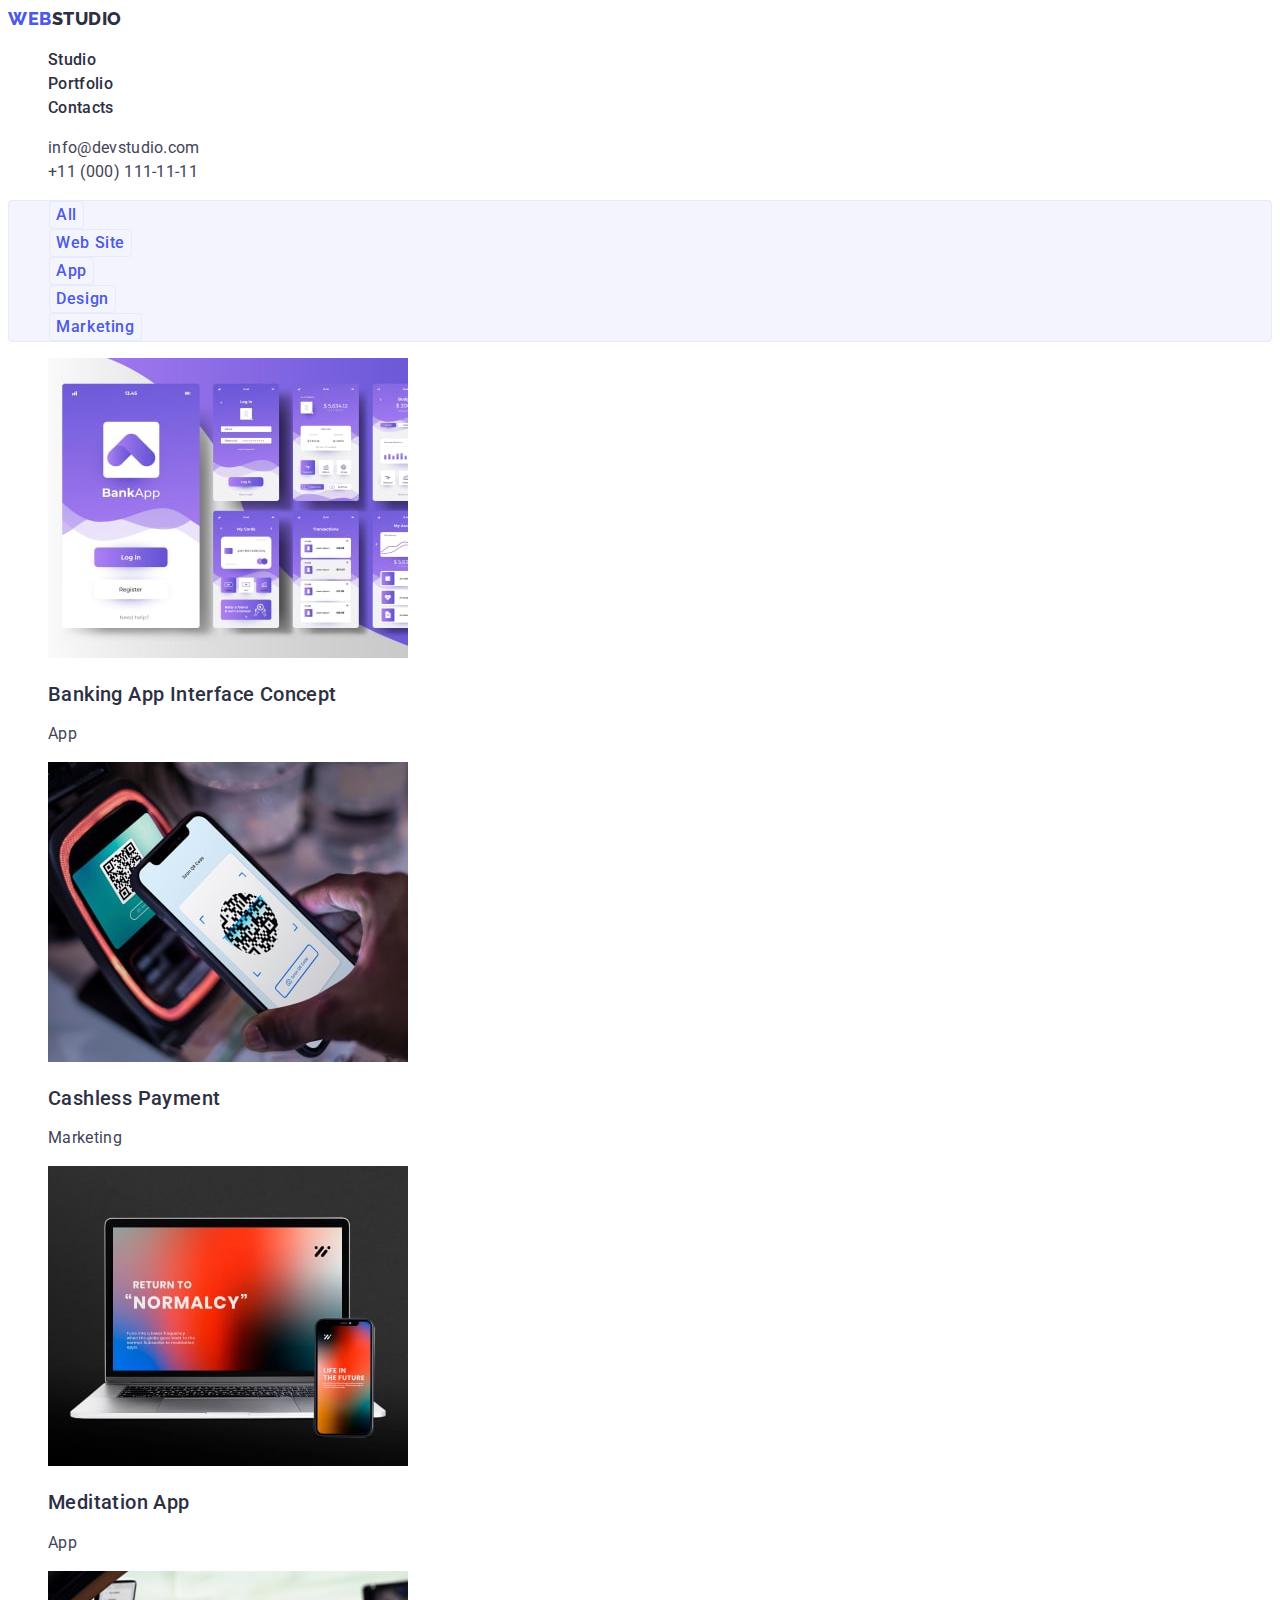
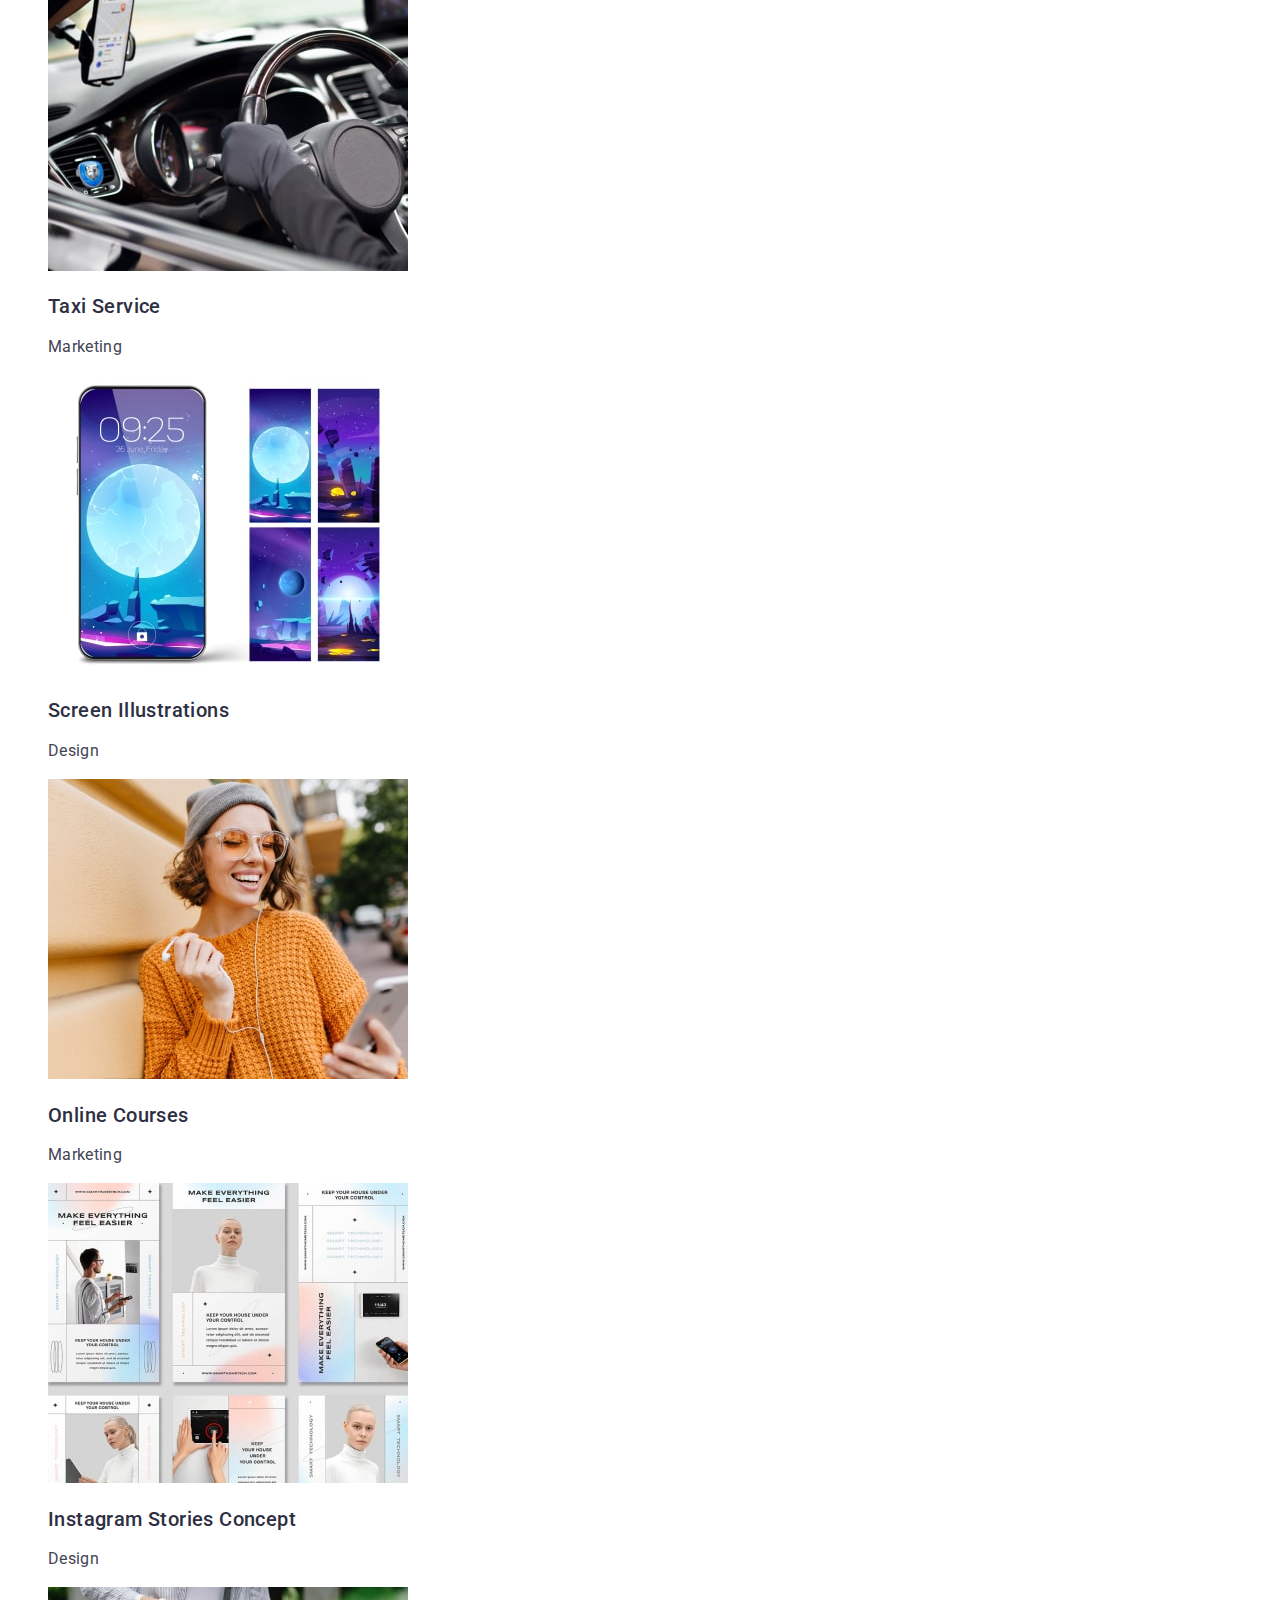
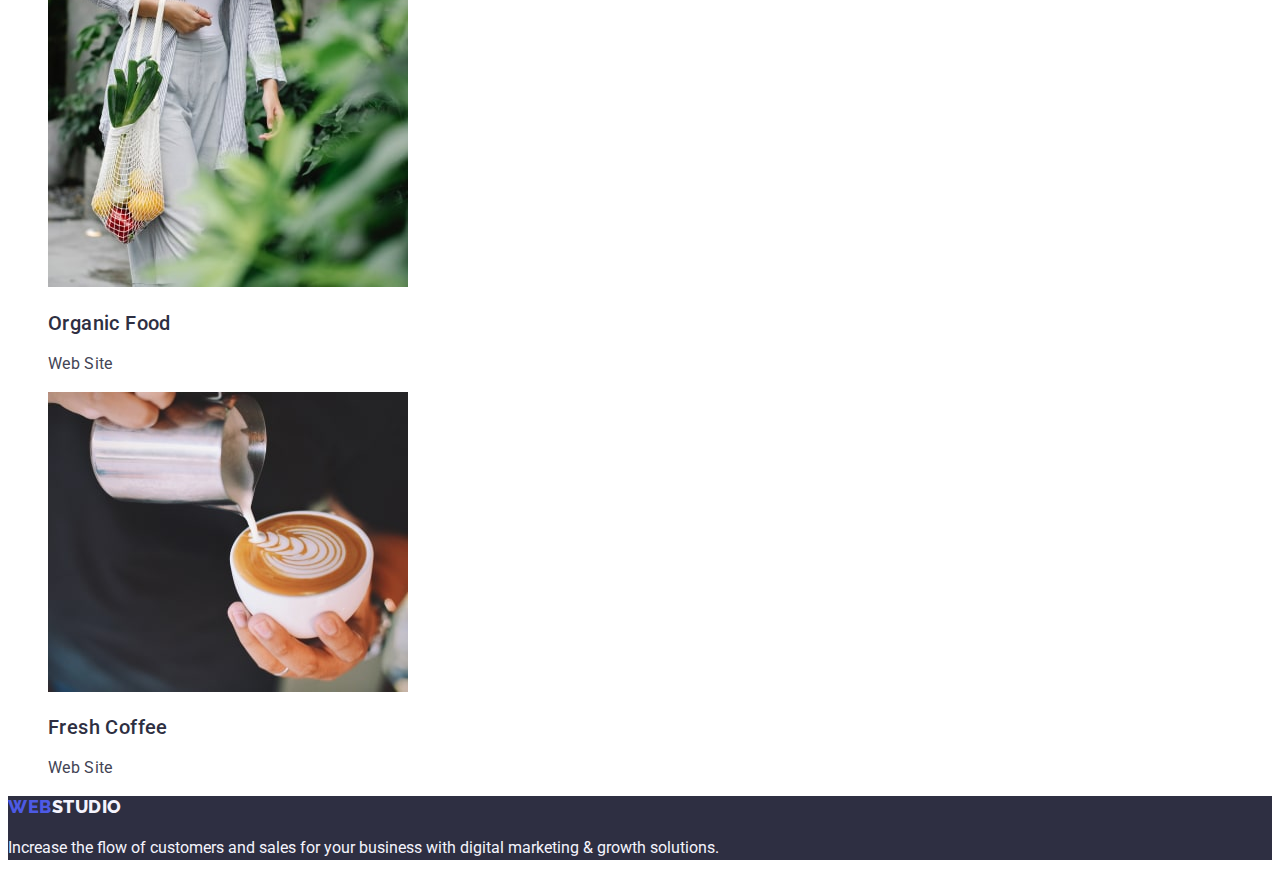
==== portfolio.html @ c71ce11f "create HW-03" ====
<!DOCTYPE html>
<html lang="en">
  <head>
    <meta charset="UTF-8" />
    <meta http-equiv="X-UA-Compatible" content="IE=edge" />
    <meta name="viewport" content="width=device-width, initial-scale=1.0" />
    <title>Portfolio</title>
    <link rel="preconnect" href="https://fonts.googleapis.com" />
    <link rel="preconnect" href="https://fonts.gstatic.com" crossorigin />
    <link
      href="https://fonts.googleapis.com/css2?family=Raleway:wght@800&family=Roboto:wght@400;500;700&display=swap"
      rel="stylesheet"
    />
    <link rel="stylesheet" href="./css/styles.css" />
  </head>
  <body>
    <header class="page-header">
      <nav class="page-nav">
        <a class="link logo-img" href="./index.html">
          Web<span class="studio">Studio</span></a
        >
        <ul class="list">
          <li class="menu-item">
            <a class="menu-link link" href="./index.html">Studio</a>
          </li>
          <li class="menu-item">
            <a class="menu-link link" href="./portfolio.html">Portfolio</a>
          </li>
          <li class="menu-item">
            <a class="menu-link link" href="">Contacts</a>
          </li>
        </ul>
      </nav>
      <address class="page-address">
        <ul class="page-list list">
          <li class="mail-item">
            <a class="menu-mail link" href="mailto:info@devstudio.com"
              >info@devstudio.com</a
            >
          </li>
          <li class="mail-item">
            <a class="menu-mail link" href="tel:+110001111111">
              +11 (000) 111-11-11
            </a>
          </li>
        </ul>
      </address>
    </header>
    <main>
      <section class="portfolio">
        <h1 hidden class="section">list of services</h1>
        <ul class="btn list">
          <li class="btn-item">
            <button class="btn" type="button">All</button>
          </li>
          <li class="btn-item">
            <button class="btn" type="button">Web Site</button>
          </li>
          <li class="btn-item">
            <button class="btn" type="button">App</button>
          </li>
          <li class="btn-item">
            <button class="btn" type="button">Design</button>
          </li>
          <li class="btn-item">
            <button class="btn" type="button">Marketing</button>
          </li>
        </ul>

        <ul class="gallery-menu list">
          <li class="cards">
            <a href="#" class="link">
              <img
                src="./images/img8.jpg"
                alt="Banking App Interface Concept"
                width="360"
              />
              <h2 class="work">Banking App Interface Concept</h2>
              <p class="item-text">App</p></a
            >
          </li>
          <li class="cards">
            <a href="#" class="link">
              <img src="./images/img7.jpg" alt="Cashless Payment" width="360" />
              <h2 class="work">Cashless Payment</h2>
              <p class="item-text">Marketing</p></a
            >
          </li>
          <li class="cards">
            <a href="#" class="link">
              <img src="./images/img6.jpg" alt="Meditation App" width="360" />
              <h2 class="work">Meditation App</h2>
              <p class="item-text">App</p></a
            >
          </li>
          <li class="cards">
            <a href="#" class="link">
              <img src="./images/img5.jpg" alt="Taxi Service" width="360" />
              <h2 class="work">Taxi Service</h2>
              <p class="item-text">Marketing</p></a
            >
          </li>
          <li class="cards">
            <a href="#" class="link">
              <img
                src="./images/img4.jpg"
                alt="Screen Illustrations"
                width="360"
              />
              <h2 class="work">Screen Illustrations</h2>
              <p class="item-text">Design</p></a
            >
          </li>
          <li class="cards">
            <a href="#" class="link">
              <img src="./images/img3.jpg" alt="Online Courses" width="360" />
              <h2 class="work">Online Courses</h2>
              <p class="item-text">Marketing</p></a
            >
          </li>
          <li class="cards">
            <a href="#" class="link">
              <img
                src="./images/img2.jpg"
                alt="Instagram Stories Concept"
                width="360"
              />
              <h2 class="work">Instagram Stories Concept</h2>
              <p class="item-text">Design</p></a
            >
          </li>
          <li class="cards">
            <a href="#" class="link">
              <img src="./images/img1.jpg" alt="Organic Food" width="360" />
              <h2 class="work">Organic Food</h2>
              <p class="item-text">Web Site</p></a
            >
          </li>
          <li class="cards">
            <a href="#" class="link">
              <img src="./images/img.jpg" alt="Fresh Coffee" width="360" />
              <h2 class="work">Fresh Coffee</h2>
              <p class="item-text">Web Site</p></a
            >
          </li>
        </ul>
      </section>
    </main>
    <footer class="footer">
      <a class="link footer-img" href="./index.html">
        Web<span class="footer-studio">Studio</span></a
      >
      <p class="micro-text footer-studio">
        Increase the flow of customers and sales for your business with digital
        marketing & growth solutions.
      </p>
    </footer>
  </body>
</html>
---- css/styles.css ----
:root {
  --primary-brand: #4d5ae5;
  --navy-blue: #2e2f42;
  --subtle-text: #8e8f99;
  --cloud: #f4f4fd;
  --action-color: #404bbf;
  --white: #ffffff;
  --slate: #434455;
}

.link {
  text-decoration: none;
}
.list {
  list-style: none;
}
body {
  font-family: "Roboto", sans-serif;
  font-weight: 400;
  font-size: 16px;
  line-height: 1.5;
  color: var(--slate);
  background-color: var(--white);
}

.logo-img {
  font-family: "Raleway", sans-serif;
  font-weight: 800;
  font-size: 18px;
  line-height: 1.17;
  letter-spacing: 0.03em;
  text-transform: uppercase;
  color: #4d5ae5;
}
.studio {
  color: var(--navy-blue);
}

.menu-item {
  font-family: "Roboto";
  font-weight: 500;
  font-size: 16px;
  line-height: 1.5;
  letter-spacing: 0.02em;
  color: var(--navy-blue);
}

.menu-item :hover,
.menu-item :focus {
  color: var(--action-color);
}
.menu-link {
  font-family: "Roboto";
  font-weight: 500;
  font-size: 16px;
  line-height: 1.5;
  letter-spacing: 0.02em;
  color: var(--navy-blue);
}
.page-address {
  font-style: normal;
}

.menu-mail {
  font-family: "Roboto";
  font-style: normal;
  font-size: 16px;
  line-height: 1.5;
  letter-spacing: 0.02em;
  color: #434455;
}

.menu-mail:hover,
.menu-mail:focus {
  color: var(--action-color);
}
.hero {
  background-color: var(--navy-blue);
}
.title {
  font-size: 56px;
  line-height: 1.07;
  letter-spacing: 0.02em;
  text-align: center;
  color: #ffffff;
  background-color: var(--navy-blue);
}
.btn-title {
  font-family: "Roboto", sans-serif;
  font-weight: 500;
  font-size: 16px;
  line-height: 1.5;
  color: #ffffff;
  background-color: #4d5ae5;
  cursor: pointer;
  letter-spacing: 0.04em;
}
.btn-title:hover,
.btn-title:focus {
  background: var(--action-color);
}
.work {
  font-family: "Roboto";
  font-weight: 500;
  font-size: 20px;
  line-height: 1.2;
  letter-spacing: 0.02em;
  color: var(--navy-blue);
}
.item-text {
  font-family: "Roboto";
  font-size: 16px;
  line-height: 1.5;
  letter-spacing: 0.02em;
  color: var(--slate);
}
.products {
  background-color: var(--cloud);
}
.main {
  font-size: 36px;
  line-height: 1.11;
  letter-spacing: 0.02em;
  color: var(--navy-blue);
  text-align: center;
  text-transform: capitalize;
}
.our-team {
  background-color: #f4f4fd;
}
.team {
  font-size: 36px;
  line-height: 1.11;
  letter-spacing: 0.02em;
  color: var(--navy-blue);
  background-color: #f4f4fd;
  text-align: center;
  text-transform: capitalize;
}
.team-list {
  color: #434455;
  background-color: #ffffff;
}
.team-item {
  letter-spacing: 0.02em;
  color: #434455;
}
.footer {
  background-color: var(--navy-blue);
}
.footer-img {
  font-family: "Raleway", sans-serif;
  font-weight: 800;
  font-size: 18px;
  line-height: 1.17;
  align-items: center;
  letter-spacing: 0.03em;
  text-transform: uppercase;
  color: var(--primary-brand);
}
.footer-studio {
  color: var(--cloud);
  background: var(--navy-blue);
}

/*========PORTFOLIO===========*/

.btn {
  font-family: "Roboto", sans-serif;
  font-style: normal;
  font-weight: 500;
  font-size: 16px;
  line-height: 1.5;
  letter-spacing: 0.04em;
  color: var(--primary-brand);
  cursor: pointer;
  background: var(--cloud);
  border: 1px solid #e7e9fc;
  border-radius: 4px;
}
.btn:hover,
.btn:focus {
  color: var(--white);
  background: var(--action-color);
}

.menu-text {
  color: var(--navy-blue);
  font-size: 20px;
  line-height: 1, 20;
}
.menu-letter {
  color: #434455;
}
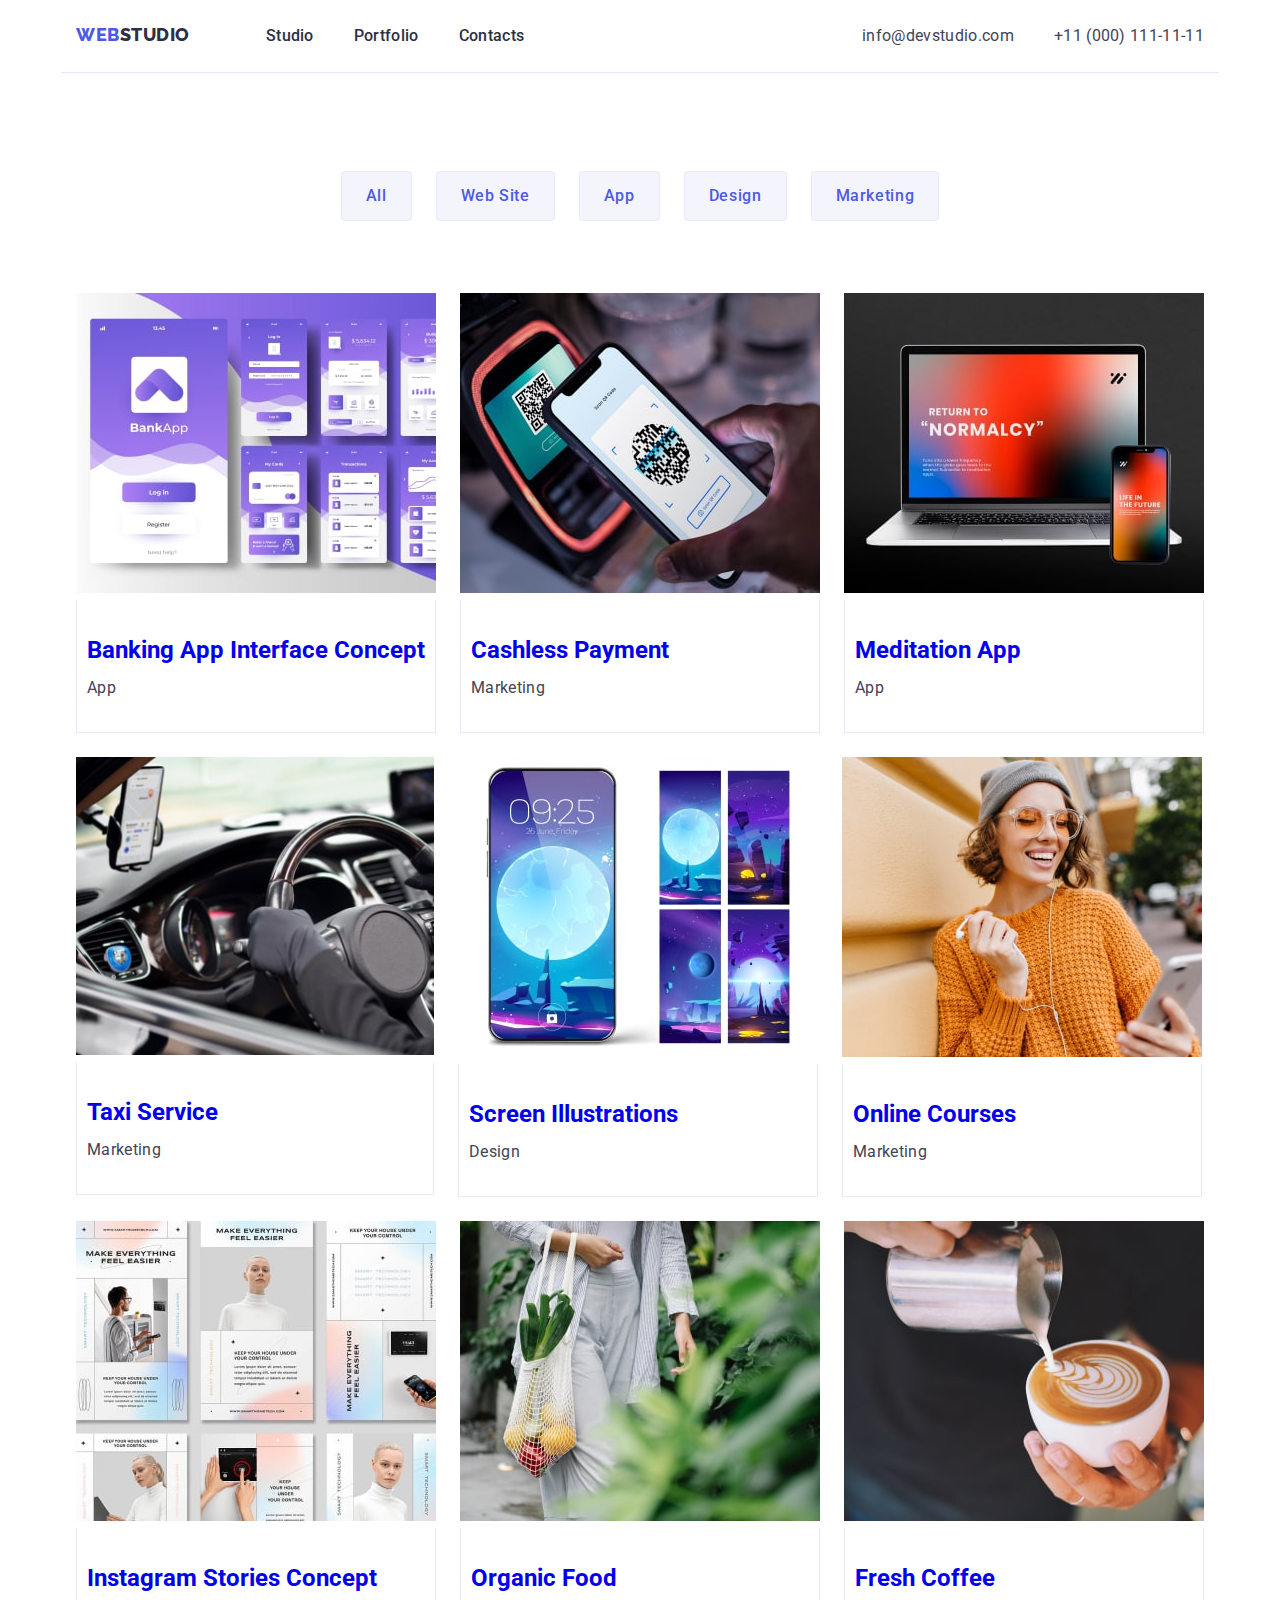
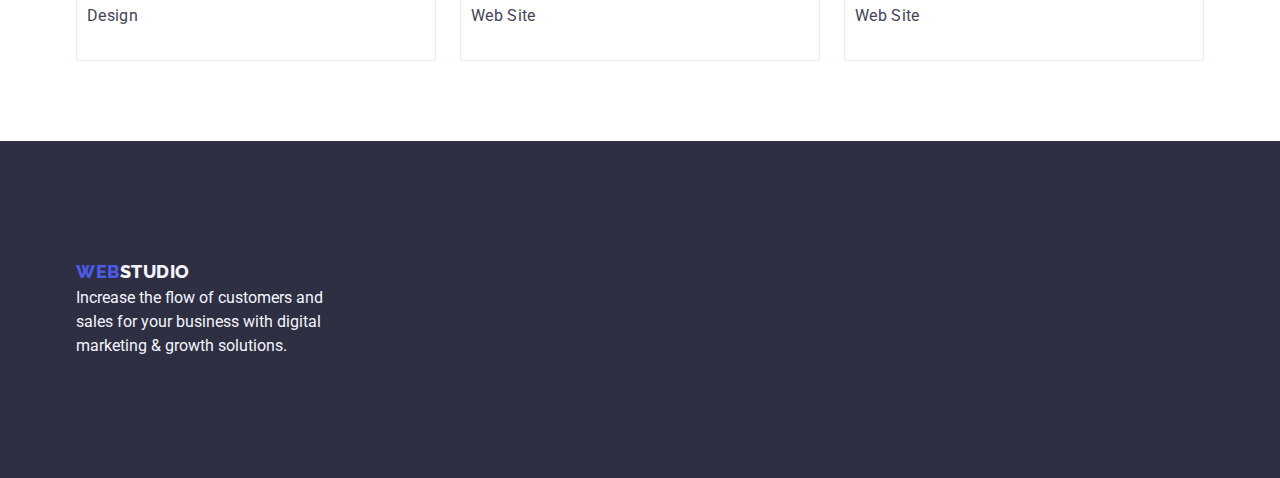
==== commit d2435f89: "anather hw-03" ====
--- a/portfolio.html
+++ b/portfolio.html
@@ -4,156 +4,197 @@
     <meta charset="UTF-8" />
     <meta http-equiv="X-UA-Compatible" content="IE=edge" />
     <meta name="viewport" content="width=device-width, initial-scale=1.0" />
-    <title>Portfolio</title>
+    <title>WebStudio</title>
     <link rel="preconnect" href="https://fonts.googleapis.com" />
     <link rel="preconnect" href="https://fonts.gstatic.com" crossorigin />
     <link
       href="https://fonts.googleapis.com/css2?family=Raleway:wght@800&family=Roboto:wght@400;500;700&display=swap"
       rel="stylesheet"
     />
+    <link
+      rel="stylesheet"
+      href="https://cdn.jsdelivr.net/npm/modern-normalize@2.0.0/modern-normalize.min.css"
+    />
     <link rel="stylesheet" href="./css/styles.css" />
   </head>
   <body>
+    <!---------------------- header ---------------------------------------------->
+
     <header class="page-header">
-      <nav class="page-nav">
-        <a class="link logo-img" href="./index.html">
-          Web<span class="studio">Studio</span></a
-        >
-        <ul class="list">
-          <li class="menu-item">
-            <a class="menu-link link" href="./index.html">Studio</a>
-          </li>
-          <li class="menu-item">
-            <a class="menu-link link" href="./portfolio.html">Portfolio</a>
-          </li>
-          <li class="menu-item">
-            <a class="menu-link link" href="">Contacts</a>
-          </li>
-        </ul>
-      </nav>
-      <address class="page-address">
-        <ul class="page-list list">
-          <li class="mail-item">
-            <a class="menu-mail link" href="mailto:info@devstudio.com"
-              >info@devstudio.com</a
-            >
-          </li>
-          <li class="mail-item">
-            <a class="menu-mail link" href="tel:+110001111111">
-              +11 (000) 111-11-11
-            </a>
-          </li>
-        </ul>
-      </address>
+      <div class="header-nav container">
+        <nav class="page-nav">
+          <a class="link logo-img" href="./index.html">
+            Web<span class="studio">Studio</span></a
+          >
+          <ul class="list-nav list">
+            <li class="menu-item">
+              <a class="menu-link link" href="./index.html">Studio</a>
+            </li>
+            <li class="menu-item">
+              <a class="menu-link link" href="./portfolio.html">Portfolio</a>
+            </li>
+            <li class="menu-item">
+              <a class="menu-link link" href="">Contacts</a>
+            </li>
+          </ul>
+        </nav>
+        <address class="page-address">
+          <ul class="page-list list">
+            <li class="mail-item">
+              <a class="menu-mail link" href="mailto:info@devstudio.com"
+                >info@devstudio.com</a
+              >
+            </li>
+            <li class="mail-item">
+              <a class="menu-mail link" href="tel:+110001111111">
+                +11 (000) 111-11-11
+              </a>
+            </li>
+          </ul>
+        </address>
+      </div>
     </header>
     <main>
-      <section class="portfolio">
-        <h1 hidden class="section">list of services</h1>
-        <ul class="btn list">
-          <li class="btn-item">
-            <button class="btn" type="button">All</button>
-          </li>
-          <li class="btn-item">
-            <button class="btn" type="button">Web Site</button>
-          </li>
-          <li class="btn-item">
-            <button class="btn" type="button">App</button>
-          </li>
-          <li class="btn-item">
-            <button class="btn" type="button">Design</button>
-          </li>
-          <li class="btn-item">
-            <button class="btn" type="button">Marketing</button>
-          </li>
-        </ul>
-
-        <ul class="gallery-menu list">
-          <li class="cards">
-            <a href="#" class="link">
-              <img
-                src="./images/img8.jpg"
-                alt="Banking App Interface Concept"
-                width="360"
-              />
-              <h2 class="work">Banking App Interface Concept</h2>
-              <p class="item-text">App</p></a
-            >
-          </li>
-          <li class="cards">
-            <a href="#" class="link">
-              <img src="./images/img7.jpg" alt="Cashless Payment" width="360" />
-              <h2 class="work">Cashless Payment</h2>
-              <p class="item-text">Marketing</p></a
-            >
-          </li>
-          <li class="cards">
-            <a href="#" class="link">
-              <img src="./images/img6.jpg" alt="Meditation App" width="360" />
-              <h2 class="work">Meditation App</h2>
-              <p class="item-text">App</p></a
-            >
-          </li>
-          <li class="cards">
-            <a href="#" class="link">
-              <img src="./images/img5.jpg" alt="Taxi Service" width="360" />
-              <h2 class="work">Taxi Service</h2>
-              <p class="item-text">Marketing</p></a
-            >
-          </li>
-          <li class="cards">
-            <a href="#" class="link">
-              <img
-                src="./images/img4.jpg"
-                alt="Screen Illustrations"
-                width="360"
-              />
-              <h2 class="work">Screen Illustrations</h2>
-              <p class="item-text">Design</p></a
-            >
-          </li>
-          <li class="cards">
-            <a href="#" class="link">
-              <img src="./images/img3.jpg" alt="Online Courses" width="360" />
-              <h2 class="work">Online Courses</h2>
-              <p class="item-text">Marketing</p></a
-            >
-          </li>
-          <li class="cards">
-            <a href="#" class="link">
-              <img
-                src="./images/img2.jpg"
-                alt="Instagram Stories Concept"
-                width="360"
-              />
-              <h2 class="work">Instagram Stories Concept</h2>
-              <p class="item-text">Design</p></a
-            >
-          </li>
-          <li class="cards">
-            <a href="#" class="link">
-              <img src="./images/img1.jpg" alt="Organic Food" width="360" />
-              <h2 class="work">Organic Food</h2>
-              <p class="item-text">Web Site</p></a
-            >
-          </li>
-          <li class="cards">
-            <a href="#" class="link">
-              <img src="./images/img.jpg" alt="Fresh Coffee" width="360" />
-              <h2 class="work">Fresh Coffee</h2>
-              <p class="item-text">Web Site</p></a
-            >
-          </li>
-        </ul>
+      <!-- --------PORTFOLIO -------------------------------------------- -->
+
+      <section class="portfolio container">
+        <h1 class="visually-hidden">list of services</h1>
+        <div class="port-btn">
+          <ul class="btn-list list">
+            <li class="btn-item">
+              <button class="btn" type="button">All</button>
+            </li>
+            <li class="btn-item">
+              <button class="btn" type="button">Web Site</button>
+            </li>
+            <li class="btn-item">
+              <button class="btn" type="button">App</button>
+            </li>
+            <li class="btn-item">
+              <button class="btn" type="button">Design</button>
+            </li>
+            <li class="btn-item">
+              <button class="btn" type="button">Marketing</button>
+            </li>
+          </ul>
+        </div>
+
+        <div class="galery-cards">
+          <ul class="gallery-menu list">
+            <li class="cards">
+              <a href="#" class="link">
+                <img
+                  src="./images/img8.jpg"
+                  alt="Banking App Interface Concept"
+                  width="360"
+                />
+                <div class="card-info">
+                  <h2 class="info">Banking App Interface Concept</h2>
+                  <p class="item-text">App</p>
+                </div>
+              </a>
+            </li>
+            <li class="cards">
+              <a href="#" class="link">
+                <img
+                  src="./images/img7.jpg"
+                  alt="Cashless Payment"
+                  width="360"
+                />
+                <div class="card-info">
+                  <h2 class="info">Cashless Payment</h2>
+                  <p class="item-text">Marketing</p>
+                </div>
+              </a>
+            </li>
+            <li class="cards">
+              <a href="#" class="link">
+                <img src="./images/img6.jpg" alt="Meditation App" width="360" />
+                <div class="card-info">
+                  <h2 class="info">Meditation App</h2>
+                  <p class="item-text">App</p>
+                </div>
+              </a>
+            </li>
+            <li class="cards">
+              <a href="#" class="link">
+                <img src="./images/img5.jpg" alt="Taxi Service" width="358" />
+                <div class="card-info">
+                  <h2 class="info">Taxi Service</h2>
+                  <p class="item-text">Marketing</p>
+                </div>
+              </a>
+            </li>
+            <li class="cards">
+              <a href="#" class="link">
+                <img
+                  src="./images/img4.jpg"
+                  alt="Screen Illustrations"
+                  width="360"
+                />
+                <div class="card-info">
+                  <h2 class="info">Screen Illustrations</h2>
+                  <p class="item-text">Design</p>
+                </div>
+              </a>
+            </li>
+            <li class="cards">
+              <a href="#" class="link">
+                <img src="./images/img3.jpg" alt="Online Courses" width="360" />
+                <div class="card-info">
+                  <h2 class="info">Online Courses</h2>
+                  <p class="item-text">Marketing</p>
+                </div>
+              </a>
+            </li>
+            <li class="cards">
+              <a href="#" class="link">
+                <img
+                  src="./images/img2.jpg"
+                  alt="Instagram Stories Concept"
+                  width="360"
+                />
+                <div class="card-info">
+                  <h2 class="info">Instagram Stories Concept</h2>
+                  <p class="item-text">Design</p>
+                </div>
+              </a>
+            </li>
+            <li class="cards">
+              <a href="#" class="link">
+                <img src="./images/img1.jpg" alt="Organic Food" width="360" />
+                <div class="card-info">
+                  <h2 class="info">Organic Food</h2>
+                  <p class="item-text">Web Site</p>
+                </div>
+              </a>
+            </li>
+            <li class="cards">
+              <a href="#" class="link">
+                <img src="./images/img.jpg" alt="Fresh Coffee" width="360" />
+                <div class="card-info">
+                  <h2 class="info">Fresh Coffee</h2>
+                  <p class="item-text">Web Site</p>
+                </div>
+              </a>
+            </li>
+          </ul>
+        </div>
       </section>
     </main>
-    <footer class="footer">
-      <a class="link footer-img" href="./index.html">
-        Web<span class="footer-studio">Studio</span></a
-      >
-      <p class="micro-text footer-studio">
-        Increase the flow of customers and sales for your business with digital
-        marketing & growth solutions.
-      </p>
+
+    <!---------------------------------- footer --------------------------------->
+
+    <footer class="section footer">
+      <div class="footer container">
+        <a class="link footer-img" href="./index.html">
+          Web<span class="footer-studio">Studio</span></a
+        >
+        <p class="micro-text footer-studio">
+          Increase the flow of customers and sales for your business with
+          digital marketing & growth solutions.
+        </p>
+      </div>
     </footer>
   </body>
 </html>
--- a/css/styles.css
+++ b/css/styles.css
@@ -6,14 +6,51 @@
   --action-color: #404bbf;
   --white: #ffffff;
   --slate: #434455;
-}
-
-.link {
-  text-decoration: none;
-}
-.list {
-  list-style: none;
-}
+  --accent: #e7e9fc;
+}
+
+h1,
+h2,
+h3,
+h4,
+h5,
+h6,
+p {
+  margin-top: 0;
+  margin-bottom: 0;
+}
+
+ul,
+ol {
+  margin-top: 0;
+  margin-bottom: 0;
+  padding-left: 0;
+}
+
+.img {
+  display: block;
+}
+
+address {
+  font-style: normal;
+}
+button {
+  cursor: pointer;
+}
+
+.visually-hidden {
+  position: absolute;
+  width: 1px;
+  height: 1px;
+  margin: -1px;
+  border: 0;
+  padding: 0;
+  white-space: nowrap;
+  clip-path: inset(100%);
+  clip: rect(0 0 0 0);
+  overflow: hidden;
+}
+
 body {
   font-family: "Roboto", sans-serif;
   font-weight: 400;
@@ -21,6 +58,45 @@
   line-height: 1.5;
   color: var(--slate);
   background-color: var(--white);
+}
+
+.container {
+  width: 1158px;
+  margin-left: auto;
+  margin-right: auto;
+  padding-left: 15px;
+  padding-right: 15px;
+}
+.section {
+  padding-top: 120px;
+  padding-bottom: 120px;
+}
+.link {
+  text-decoration: none;
+}
+.list {
+  list-style: none;
+}
+
+/*----------------- HEADER-------------- */
+
+.header-nav {
+  display: flex;
+  align-items: baseline;
+  justify-content: flex-start;
+  border-bottom: 1px solid var(--accent);
+  background: var(--white);
+}
+
+.logo-img {
+  padding-right: 76px;
+}
+
+.list-nav {
+  display: flex;
+  margin-top: 24px;
+  margin-bottom: 24px;
+  gap: 40px;
 }
 
 .logo-img {
@@ -35,6 +111,11 @@
 .studio {
   color: var(--navy-blue);
 }
+.page-nav {
+  display: flex;
+  align-items: baseline;
+  justify-content: flex-end;
+}
 
 .menu-item {
   font-family: "Roboto";
@@ -59,8 +140,18 @@
 }
 .page-address {
   font-style: normal;
-}
-
+  margin-left: auto;
+}
+.page-list {
+  display: flex;
+  align-items: center;
+  gap: 40px;
+}
+
+.mail-item {
+  display: flex;
+  align-items: center;
+}
 .menu-mail {
   font-family: "Roboto";
   font-style: normal;
@@ -74,10 +165,23 @@
 .menu-mail:focus {
   color: var(--action-color);
 }
+
+/* ------------Hero--------------- */
+
 .hero {
+  width: 1440px;
+  height: 600px;
   background-color: var(--navy-blue);
 }
+
 .title {
+  display: flex;
+  width: 496px;
+  padding-top: 188px;
+  padding-bottom: 48px;
+  margin-left: auto;
+  margin-right: auto;
+
   font-size: 56px;
   line-height: 1.07;
   letter-spacing: 0.02em;
@@ -86,6 +190,15 @@
   background-color: var(--navy-blue);
 }
 .btn-title {
+  display: block;
+  padding: 16px 32px;
+  border-radius: 4px;
+  background: var(--iris, #4d5ae5);
+  box-shadow: 0px 4px 4px 0px rgba(0, 0, 0, 0.15);
+  margin-left: auto;
+  margin-right: auto;
+  margin-bottom: 188px;
+
   font-family: "Roboto", sans-serif;
   font-weight: 500;
   font-size: 16px;
@@ -99,7 +212,16 @@
 .btn-title:focus {
   background: var(--action-color);
 }
-.work {
+
+/* -------Technologies ---------- */
+
+.techno-work {
+  display: flex;
+  gap: 24px;
+}
+.mini-title {
+  margin-top: 120px;
+  padding-bottom: 8px;
   font-family: "Roboto";
   font-weight: 500;
   font-size: 20px;
@@ -114,10 +236,20 @@
   letter-spacing: 0.02em;
   color: var(--slate);
 }
+
+/* ------products---------- */
+
 .products {
-  background-color: var(--cloud);
+  background: var(--white);
+}
+
+.main-list {
+  display: flex;
+  flex-basis: calc((100% - 48px) / 3);
+  gap: 24px;
 }
 .main {
+  margin-bottom: 72px;
   font-size: 36px;
   line-height: 1.11;
   letter-spacing: 0.02em;
@@ -125,10 +257,34 @@
   text-align: center;
   text-transform: capitalize;
 }
-.our-team {
+
+/* ---- team ------------------ */
+
+.team {
   background-color: #f4f4fd;
 }
-.team {
+.group {
+  display: flex;
+  flex-basis: calc((100% - 72px) / 4);
+  gap: 24px;
+  background-color: #f4f4fd;
+}
+.work-card {
+  display: flex;
+  flex-direction: column;
+  align-items: center;
+  justify-content: center;
+  padding-top: 32px;
+  margin-bottom: 8px;
+  padding-bottom: 32px;
+  border-radius: 0px 0px 4px 4px;
+  background: var(--white, #fff);
+  box-shadow: 0px 2px 1px 0px rgba(46, 47, 66, 0.08),
+    0px 1px 1px 0px rgba(46, 47, 66, 0.16),
+    0px 1px 6px 0px rgba(46, 47, 66, 0.08);
+}
+.team-title {
+  margin-bottom: 72px;
   font-size: 36px;
   line-height: 1.11;
   letter-spacing: 0.02em;
@@ -137,14 +293,9 @@
   text-align: center;
   text-transform: capitalize;
 }
-.team-list {
-  color: #434455;
-  background-color: #ffffff;
-}
-.team-item {
-  letter-spacing: 0.02em;
-  color: #434455;
-}
+
+/*------------ footer ----------- */
+
 .footer {
   background-color: var(--navy-blue);
 }
@@ -162,10 +313,28 @@
   color: var(--cloud);
   background: var(--navy-blue);
 }
+.micro-text {
+  display: flex;
+  width: 264px;
+  height: 72px;
+  margin-top: 1px;
+}
 
 /*========PORTFOLIO===========*/
+.btn-list {
+  display: flex;
+  justify-content: center;
+  margin-top: 98px;
+  margin-bottom: 72px;
+  gap: 24px;
+}
 
 .btn {
+  display: flex;
+  padding-top: 12px;
+  padding-bottom: 12px;
+  padding-left: 24px;
+  padding-right: 24px;
   font-family: "Roboto", sans-serif;
   font-style: normal;
   font-weight: 500;
@@ -187,8 +356,38 @@
 .menu-text {
   color: var(--navy-blue);
   font-size: 20px;
-  line-height: 1, 20;
+  font-weight: 500;
+  line-height: 24px;
+  letter-spacing: 0.4px;
 }
 .menu-letter {
   color: #434455;
 }
+.galery-cards {
+}
+.gallery-menu {
+  display: flex;
+  flex-wrap: wrap;
+  flex-basis: calc((100%-48px) / 3);
+  gap: 24px;
+  padding-bottom: 32px;
+  margin-bottom: 48px;
+}
+
+.card-info {
+  display: block;
+  padding-left: 10px;
+  padding-right: auto;
+  border: 1px solid var(--cornflower, #e7e9fc);
+  border-top: none;
+  background: var(--white, #fff);
+}
+.info {
+  padding-top: 32px;
+  padding-bottom: 8px;
+}
+.item-text {
+  padding-bottom: 32px;
+}
+.work {
+}
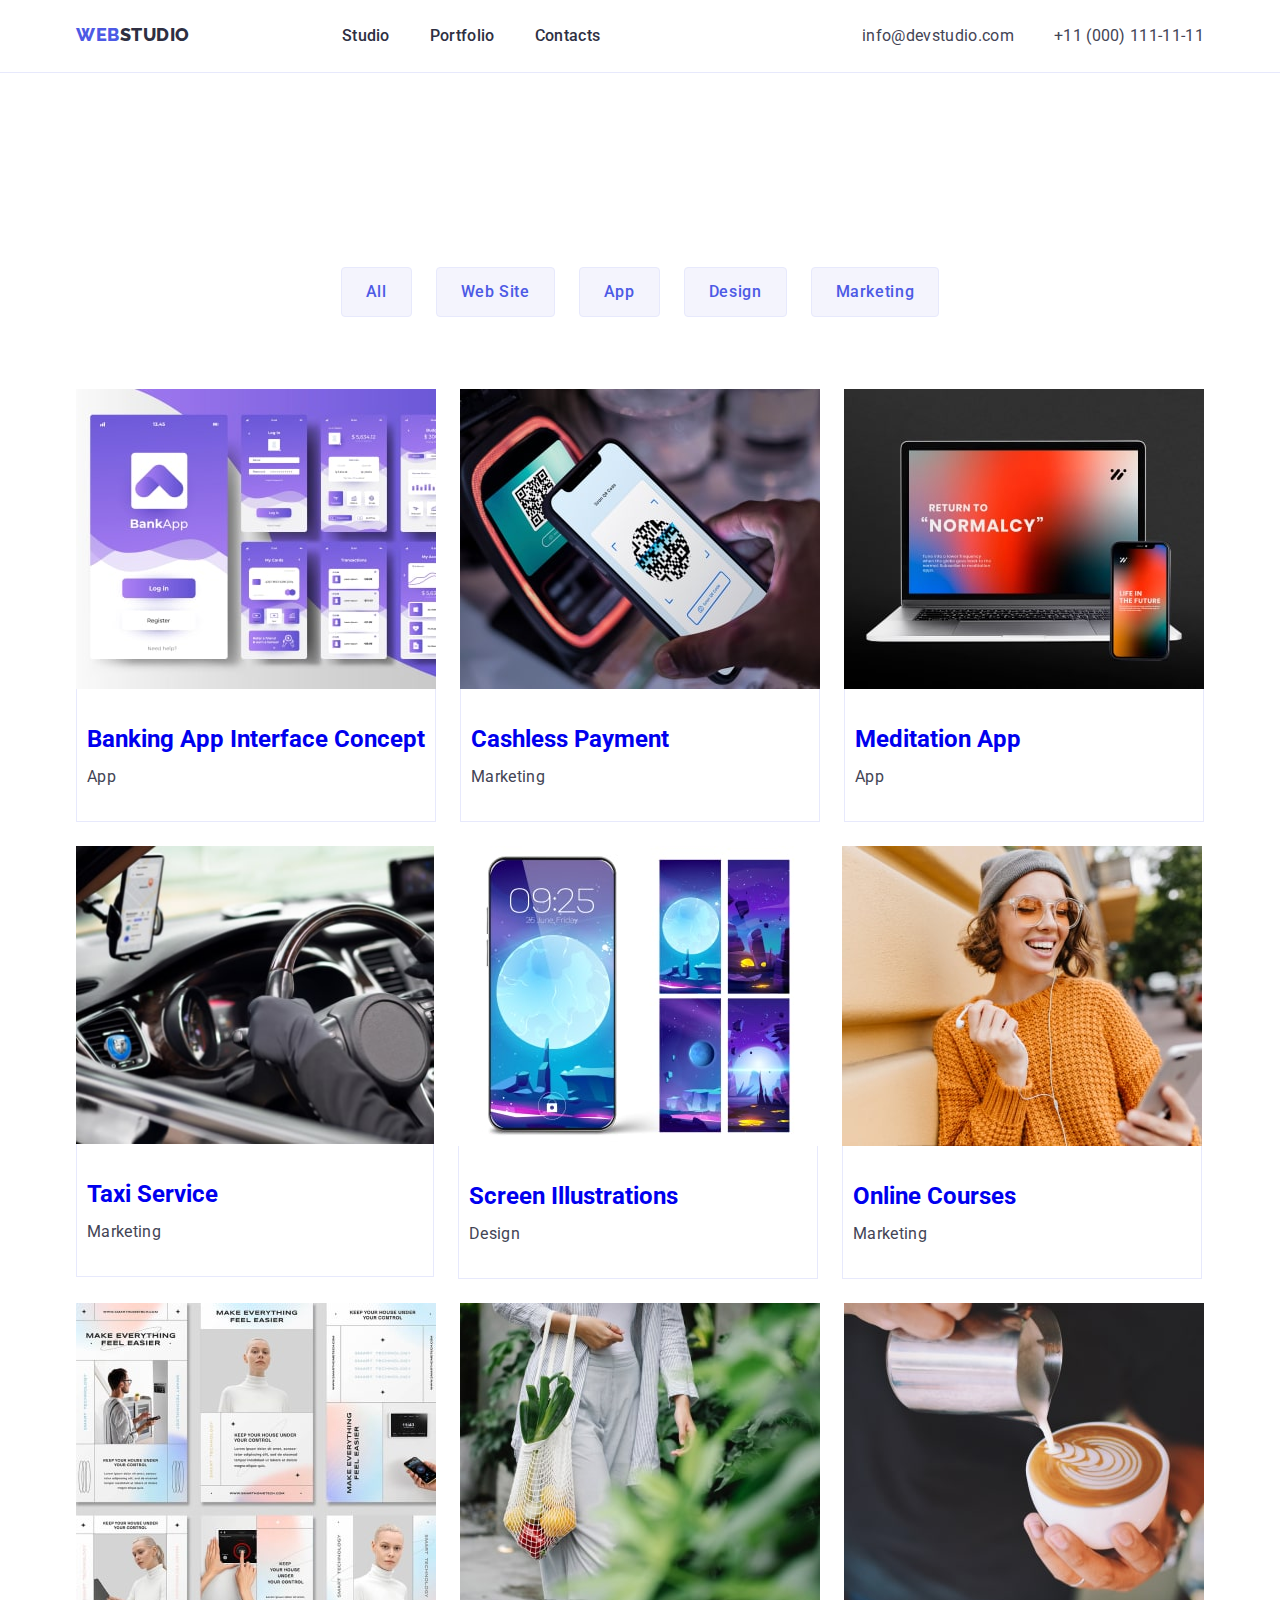
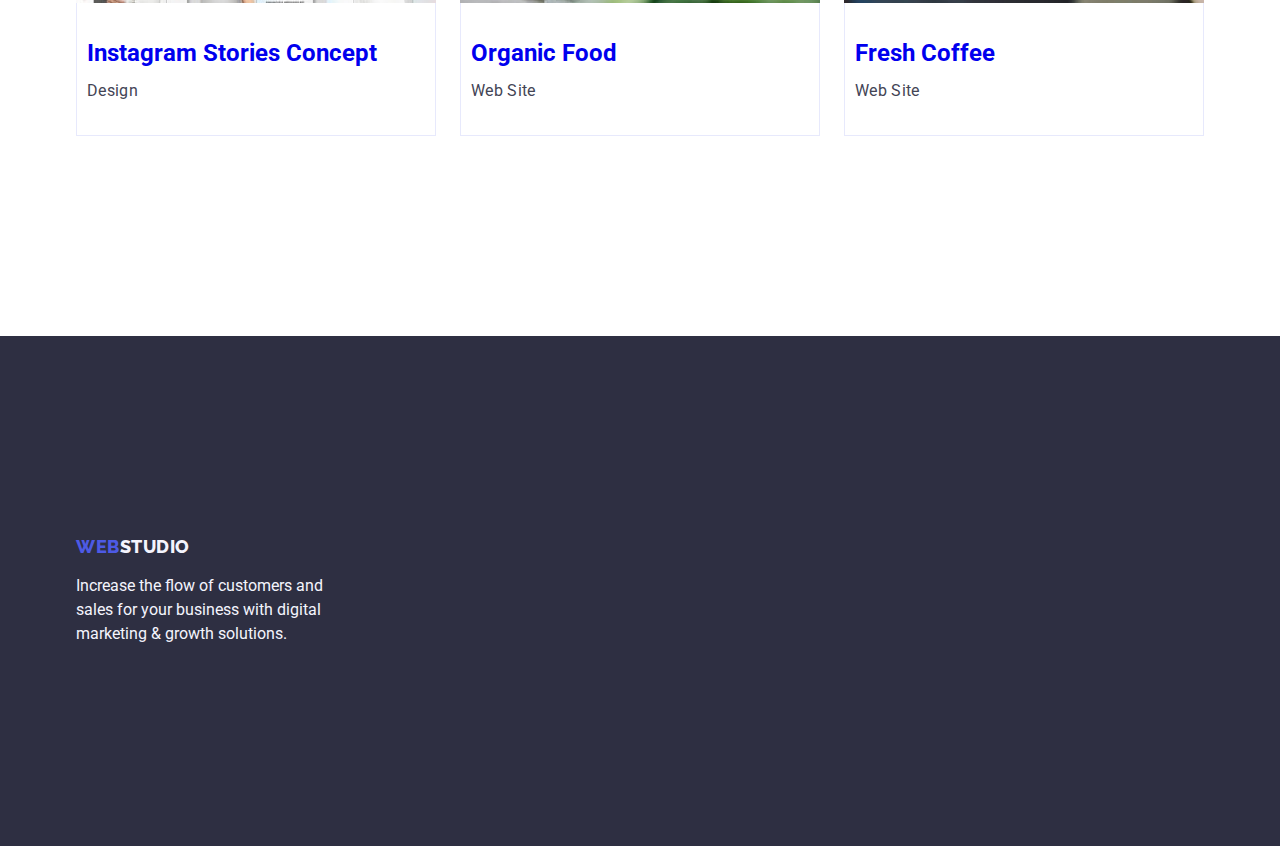
==== commit 4ef5676b: "HW-03 attempt#2" ====
--- a/portfolio.html
+++ b/portfolio.html
@@ -4,7 +4,7 @@
     <meta charset="UTF-8" />
     <meta http-equiv="X-UA-Compatible" content="IE=edge" />
     <meta name="viewport" content="width=device-width, initial-scale=1.0" />
-    <title>WebStudio</title>
+    <title>Portfolio</title>
     <link rel="preconnect" href="https://fonts.googleapis.com" />
     <link rel="preconnect" href="https://fonts.gstatic.com" crossorigin />
     <link
@@ -57,9 +57,9 @@
     <main>
       <!-- --------PORTFOLIO -------------------------------------------- -->
 
-      <section class="portfolio container">
-        <h1 class="visually-hidden">list of services</h1>
-        <div class="port-btn">
+      <section class="portfolio">
+        <div class="container">
+          <h1 class="visually-hidden">list of services</h1>
           <ul class="btn-list list">
             <li class="btn-item">
               <button class="btn" type="button">All</button>
@@ -79,7 +79,7 @@
           </ul>
         </div>
 
-        <div class="galery-cards">
+        <div class="galery-cards container">
           <ul class="gallery-menu list">
             <li class="cards">
               <a href="#" class="link">
--- a/css/styles.css
+++ b/css/styles.css
@@ -27,7 +27,7 @@
   padding-left: 0;
 }
 
-.img {
+img {
   display: block;
 }
 
@@ -80,11 +80,13 @@
 
 /*----------------- HEADER-------------- */
 
+.page-header {
+  border-bottom: 1px solid var(--accent);
+}
 .header-nav {
   display: flex;
-  align-items: baseline;
+  align-items: center;
   justify-content: flex-start;
-  border-bottom: 1px solid var(--accent);
   background: var(--white);
 }
 
@@ -94,8 +96,7 @@
 
 .list-nav {
   display: flex;
-  margin-top: 24px;
-  margin-bottom: 24px;
+  padding: 24px 0;
   gap: 40px;
 }
 
@@ -110,6 +111,7 @@
 }
 .studio {
   color: var(--navy-blue);
+  margin-right: 76px;
 }
 .page-nav {
   display: flex;
@@ -171,14 +173,14 @@
 .hero {
   width: 1440px;
   height: 600px;
+  padding: 188px 0;
   background-color: var(--navy-blue);
 }
 
 .title {
   display: flex;
-  width: 496px;
-  padding-top: 188px;
-  padding-bottom: 48px;
+  max-width: 496px;
+  margin-bottom: 48px;
   margin-left: auto;
   margin-right: auto;
 
@@ -191,13 +193,15 @@
 }
 .btn-title {
   display: block;
+  min-width: 169px;
+  height: 56px;
   padding: 16px 32px;
   border-radius: 4px;
+  border: none;
   background: var(--iris, #4d5ae5);
   box-shadow: 0px 4px 4px 0px rgba(0, 0, 0, 0.15);
   margin-left: auto;
   margin-right: auto;
-  margin-bottom: 188px;
 
   font-family: "Roboto", sans-serif;
   font-weight: 500;
@@ -217,11 +221,11 @@
 
 .techno-work {
   display: flex;
+  flex-basis: calc((100%-72px) / 4);
   gap: 24px;
 }
 .mini-title {
-  margin-top: 120px;
-  padding-bottom: 8px;
+  margin-bottom: 8px;
   font-family: "Roboto";
   font-weight: 500;
   font-size: 20px;
@@ -247,6 +251,7 @@
   display: flex;
   flex-basis: calc((100% - 48px) / 3);
   gap: 24px;
+  padding-bottom: 120px;
 }
 .main {
   margin-bottom: 72px;
@@ -297,9 +302,13 @@
 /*------------ footer ----------- */
 
 .footer {
+  padding-top: 100px;
+  padding-bottom: 100px;
   background-color: var(--navy-blue);
 }
 .footer-img {
+  display: inline-block;
+  margin-bottom: 16px;
   font-family: "Raleway", sans-serif;
   font-weight: 800;
   font-size: 18px;
@@ -321,6 +330,12 @@
 }
 
 /*========PORTFOLIO===========*/
+
+.portfolio {
+  padding-top: 96px;
+  padding-bottom: 120px;
+}
+
 .btn-list {
   display: flex;
   justify-content: center;
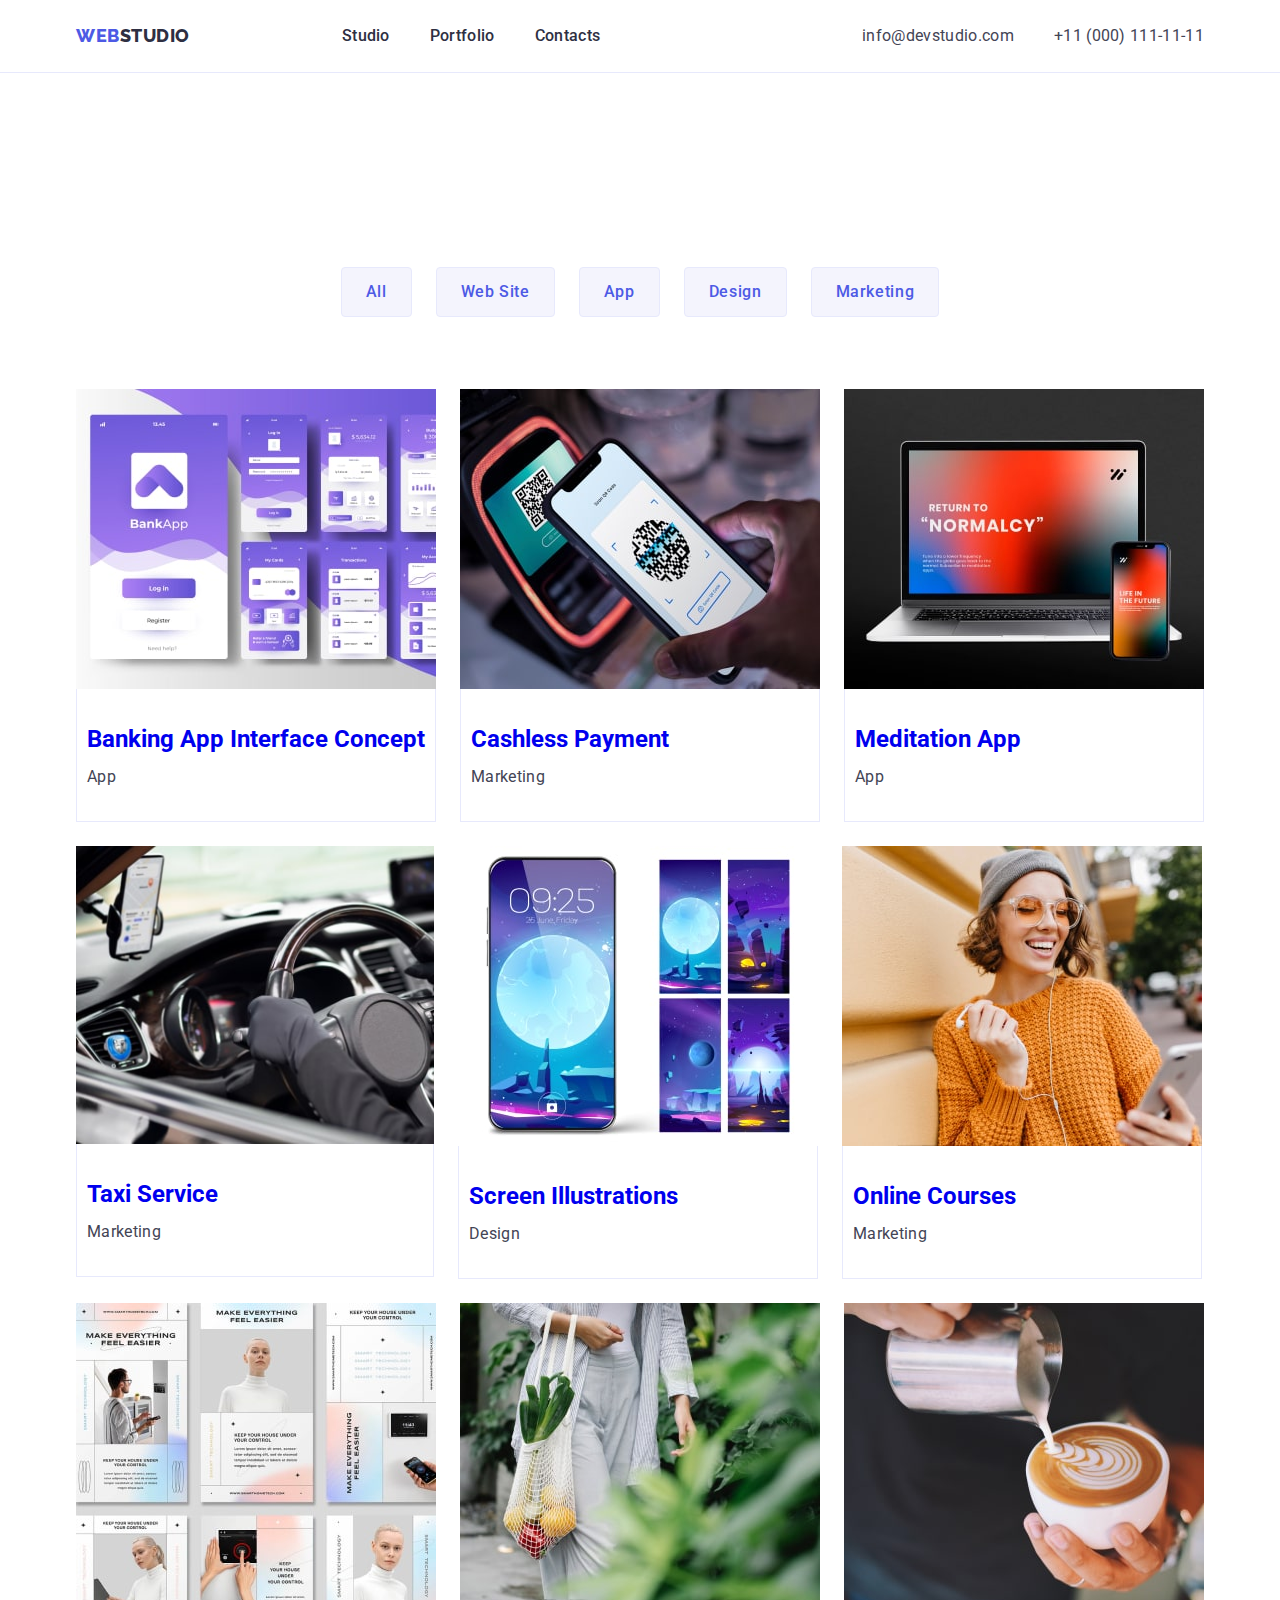
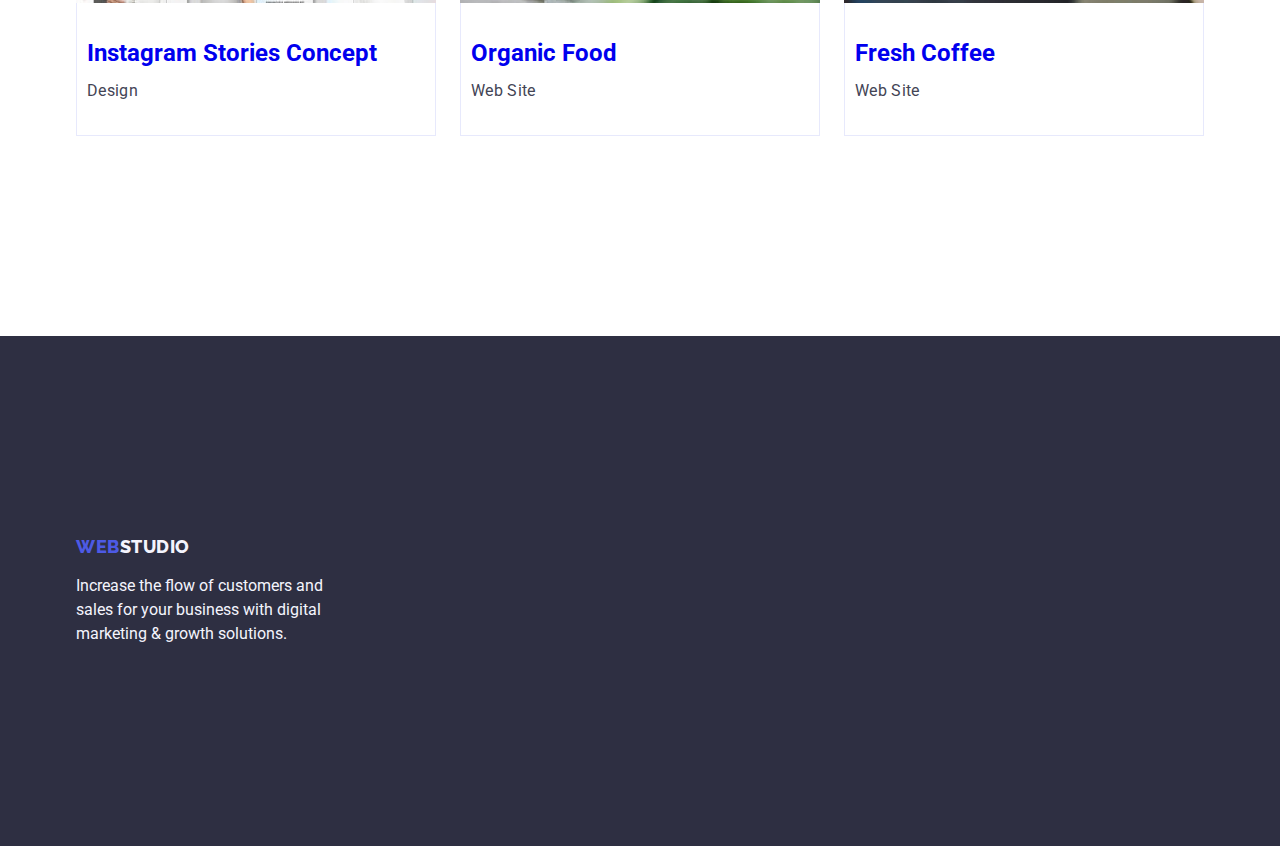
==== commit ee77005e: "hw-03 attempt#3" ====
--- a/portfolio.html
+++ b/portfolio.html
@@ -58,8 +58,8 @@
       <!-- --------PORTFOLIO -------------------------------------------- -->
 
       <section class="portfolio">
+        <h1 class="visually-hidden">list of services</h1>
         <div class="container">
-          <h1 class="visually-hidden">list of services</h1>
           <ul class="btn-list list">
             <li class="btn-item">
               <button class="btn" type="button">All</button>
@@ -77,9 +77,7 @@
               <button class="btn" type="button">Marketing</button>
             </li>
           </ul>
-        </div>
 
-        <div class="galery-cards container">
           <ul class="gallery-menu list">
             <li class="cards">
               <a href="#" class="link">
--- a/css/styles.css
+++ b/css/styles.css
@@ -101,6 +101,7 @@
 }
 
 .logo-img {
+  margin-right: 76px;
   font-family: "Raleway", sans-serif;
   font-weight: 800;
   font-size: 18px;
@@ -111,11 +112,10 @@
 }
 .studio {
   color: var(--navy-blue);
-  margin-right: 76px;
 }
 .page-nav {
   display: flex;
-  align-items: baseline;
+  align-items: center;
   justify-content: flex-end;
 }
 
@@ -133,6 +133,7 @@
   color: var(--action-color);
 }
 .menu-link {
+  padding: 24px 0;
   font-family: "Roboto";
   font-weight: 500;
   font-size: 16px;
@@ -244,6 +245,7 @@
 /* ------products---------- */
 
 .products {
+  padding-bottom: 120px;
   background: var(--white);
 }
 
@@ -251,7 +253,6 @@
   display: flex;
   flex-basis: calc((100% - 48px) / 3);
   gap: 24px;
-  padding-bottom: 120px;
 }
 .main {
   margin-bottom: 72px;
@@ -268,11 +269,23 @@
 .team {
   background-color: #f4f4fd;
 }
+.team-title {
+  text-align: center;
+  margin-bottom: 72px;
+  font-size: 36px;
+  line-height: 1.11;
+  letter-spacing: 0.02em;
+  color: var(--navy-blue);
+  background-color: #f4f4fd;
+  text-transform: capitalize;
+}
+
 .group {
   display: flex;
   flex-basis: calc((100% - 72px) / 4);
   gap: 24px;
   background-color: #f4f4fd;
+  border-radius: 0px 0px 4px 4px;
 }
 .work-card {
   display: flex;
@@ -280,7 +293,6 @@
   align-items: center;
   justify-content: center;
   padding-top: 32px;
-  margin-bottom: 8px;
   padding-bottom: 32px;
   border-radius: 0px 0px 4px 4px;
   background: var(--white, #fff);
@@ -288,15 +300,12 @@
     0px 1px 1px 0px rgba(46, 47, 66, 0.16),
     0px 1px 6px 0px rgba(46, 47, 66, 0.08);
 }
-.team-title {
-  margin-bottom: 72px;
-  font-size: 36px;
-  line-height: 1.11;
-  letter-spacing: 0.02em;
-  color: var(--navy-blue);
-  background-color: #f4f4fd;
+.work-title {
   text-align: center;
-  text-transform: capitalize;
+  margin-bottom: 8px;
+}
+.team-item {
+  text-align: center;
 }
 
 /*------------ footer ----------- */
@@ -366,6 +375,7 @@
 .btn:focus {
   color: var(--white);
   background: var(--action-color);
+  border: 1px solid transparent;
 }
 
 .menu-text {
@@ -378,8 +388,7 @@
 .menu-letter {
   color: #434455;
 }
-.galery-cards {
-}
+
 .gallery-menu {
   display: flex;
   flex-wrap: wrap;
